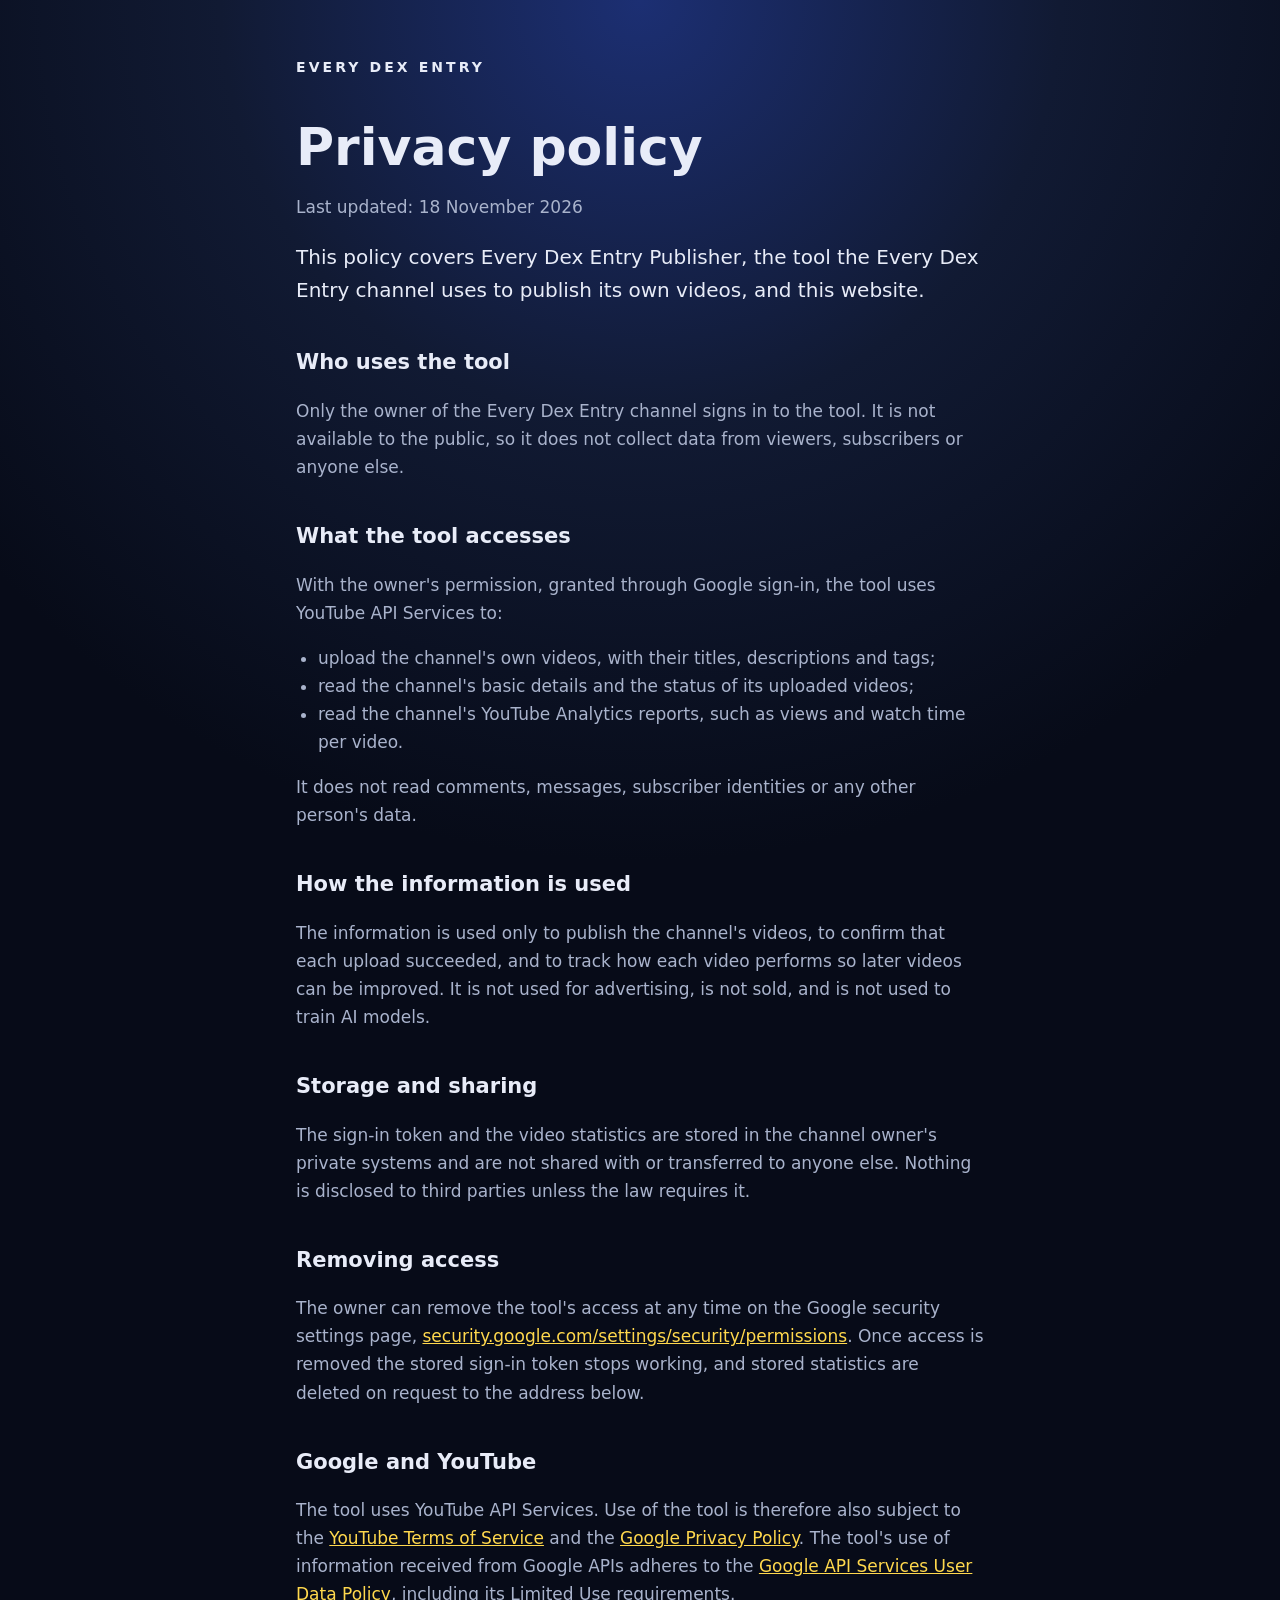
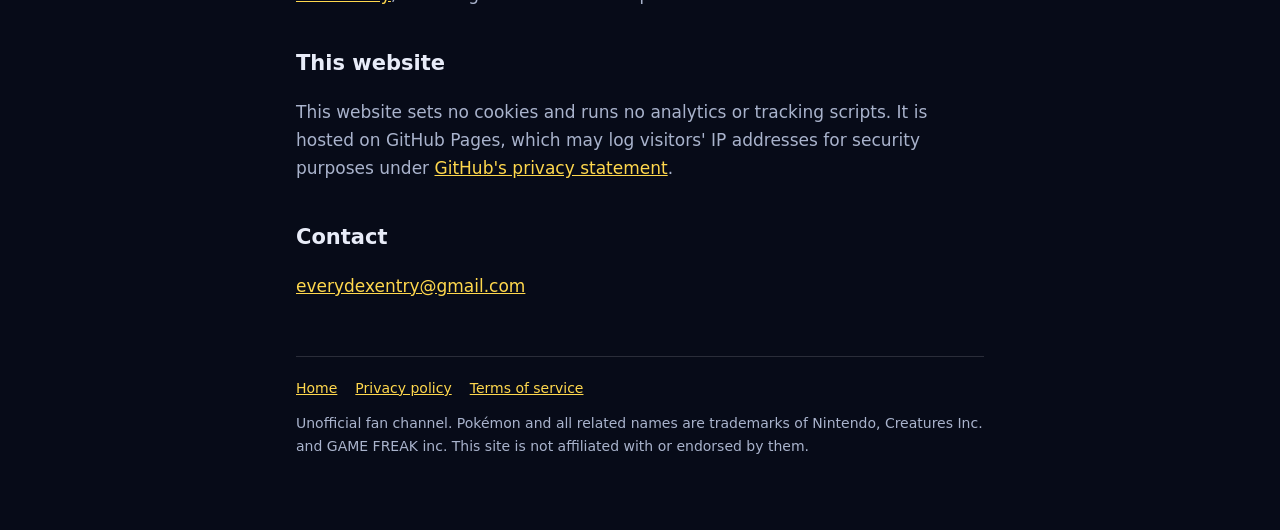
==== privacy.html @ e7740d0c "Add files via upload" ====
<!doctype html>
<html lang="en">
<head>
  <meta charset="utf-8">
  <meta name="viewport" content="width=device-width, initial-scale=1">
  <title>Privacy policy | Every Dex Entry</title>
  <link rel="stylesheet" href="style.css">
</head>
<body>
<main>
  <header class="brand"><a href="./">EVERY DEX ENTRY</a></header>

  <h1>Privacy policy</h1>
  <p>Last updated: 18 November 2026</p>
  <p class="lead">This policy covers Every Dex Entry Publisher, the tool the Every Dex Entry channel uses to publish its own videos, and this website.</p>

  <h2>Who uses the tool</h2>
  <p>Only the owner of the Every Dex Entry channel signs in to the tool. It is not available to the public, so it does not collect data from viewers, subscribers or anyone else.</p>

  <h2>What the tool accesses</h2>
  <p>With the owner's permission, granted through Google sign-in, the tool uses YouTube API Services to:</p>
  <ul>
    <li>upload the channel's own videos, with their titles, descriptions and tags;</li>
    <li>read the channel's basic details and the status of its uploaded videos;</li>
    <li>read the channel's YouTube Analytics reports, such as views and watch time per video.</li>
  </ul>
  <p>It does not read comments, messages, subscriber identities or any other person's data.</p>

  <h2>How the information is used</h2>
  <p>The information is used only to publish the channel's videos, to confirm that each upload succeeded, and to track how each video performs so later videos can be improved. It is not used for advertising, is not sold, and is not used to train AI models.</p>

  <h2>Storage and sharing</h2>
  <p>The sign-in token and the video statistics are stored in the channel owner's private systems and are not shared with or transferred to anyone else. Nothing is disclosed to third parties unless the law requires it.</p>

  <h2>Removing access</h2>
  <p>The owner can remove the tool's access at any time on the Google security settings page, <a href="https://security.google.com/settings/security/permissions">security.google.com/settings/security/permissions</a>. Once access is removed the stored sign-in token stops working, and stored statistics are deleted on request to the address below.</p>

  <h2>Google and YouTube</h2>
  <p>The tool uses YouTube API Services. Use of the tool is therefore also subject to the <a href="https://www.youtube.com/t/terms">YouTube Terms of Service</a> and the <a href="https://policies.google.com/privacy">Google Privacy Policy</a>. The tool's use of information received from Google APIs adheres to the <a href="https://developers.google.com/terms/api-services-user-data-policy">Google API Services User Data Policy</a>, including its Limited Use requirements.</p>

  <h2>This website</h2>
  <p>This website sets no cookies and runs no analytics or tracking scripts. It is hosted on GitHub Pages, which may log visitors' IP addresses for security purposes under <a href="https://docs.github.com/en/site-policy/privacy-policies/github-general-privacy-statement">GitHub's privacy statement</a>.</p>

  <h2>Contact</h2>
  <p><a href="mailto:everydexentry@gmail.com">everydexentry@gmail.com</a></p>

  <footer>
    <nav><a href="./">Home</a><a href="privacy.html">Privacy policy</a><a href="terms.html">Terms of service</a></nav>
    Unofficial fan channel. Pokémon and all related names are trademarks of Nintendo, Creatures Inc. and GAME FREAK inc. This site is not affiliated with or endorsed by them.
  </footer>
</main>
</body>
</html>
---- style.css ----
:root {
  --bg: #070b18;
  --panel: #111a33;
  --text: #e8ecf8;
  --muted: #a9b3cc;
  --accent: #ffd84d;
  --line: rgba(255, 255, 255, 0.14);
}

* { box-sizing: border-box; }

body {
  margin: 0;
  background: radial-gradient(circle at 50% 0%, #1c2f73 0%, var(--panel) 38%, var(--bg) 78%) fixed, var(--bg);
  color: var(--text);
  font: 17px/1.65 system-ui, -apple-system, "Segoe UI", Roboto, sans-serif;
}

main { max-width: 720px; margin: 0 auto; padding: 56px 16px 72px; }

header.brand { font-weight: 800; letter-spacing: 0.22em; font-size: 14px; margin-bottom: 40px; }
header.brand a { color: var(--text); text-decoration: none; }

h1 { font-size: clamp(34px, 7vw, 52px); line-height: 1.1; margin: 0 0 14px; }
h1 em { font-style: normal; color: var(--accent); }
h2 { font-size: 21px; margin: 38px 0 8px; }
p, li { color: var(--muted); }
p.lead { font-size: 20px; color: var(--text); }
a { color: var(--accent); }
ul { padding-left: 22px; }

.links { display: flex; flex-wrap: wrap; gap: 12px; margin: 28px 0 8px; padding: 0; list-style: none; }
.links a {
  display: inline-block; padding: 10px 20px; border-radius: 999px;
  background: var(--accent); color: #0b1020; font-weight: 700; text-decoration: none;
}
.links a.quiet { background: transparent; color: var(--text); border: 1px solid var(--line); }

footer { margin-top: 56px; padding-top: 20px; border-top: 1px solid var(--line); font-size: 14px; color: var(--muted); }
footer nav { display: flex; flex-wrap: wrap; gap: 18px; margin-bottom: 12px; }
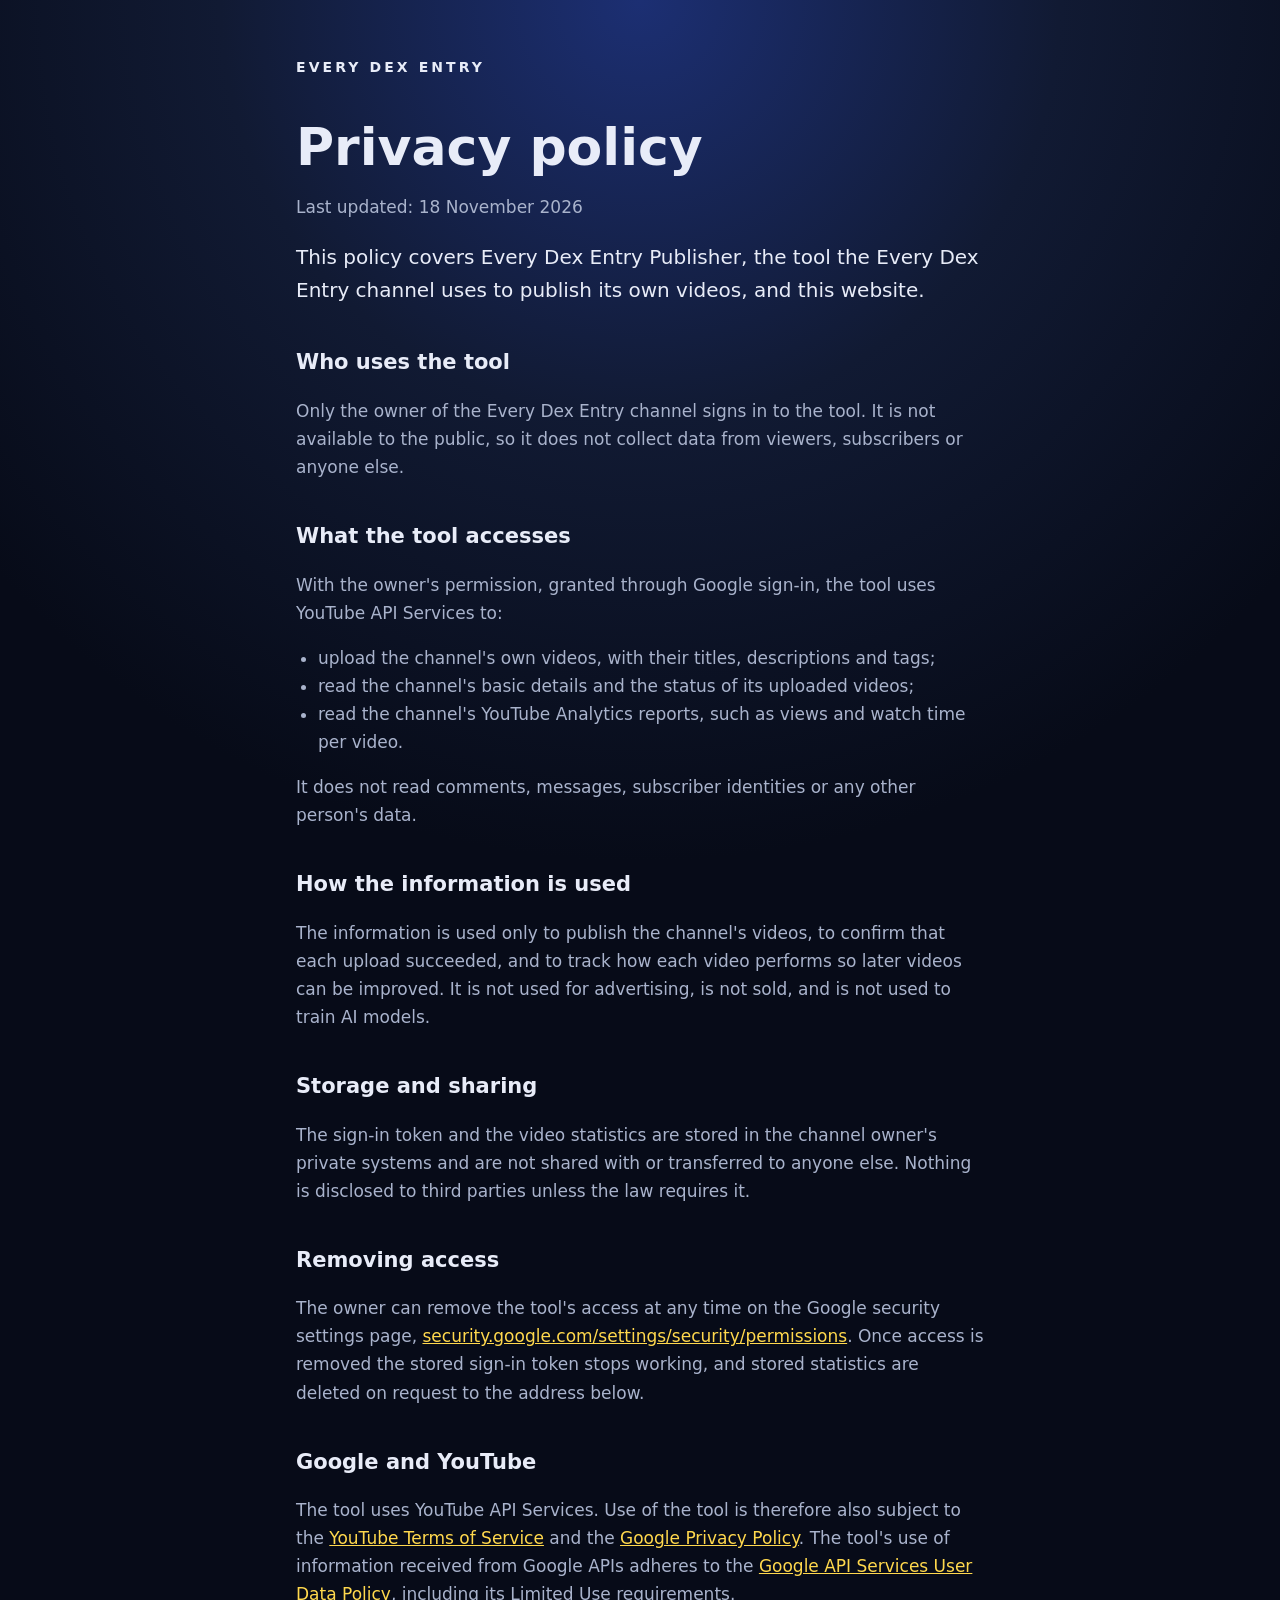
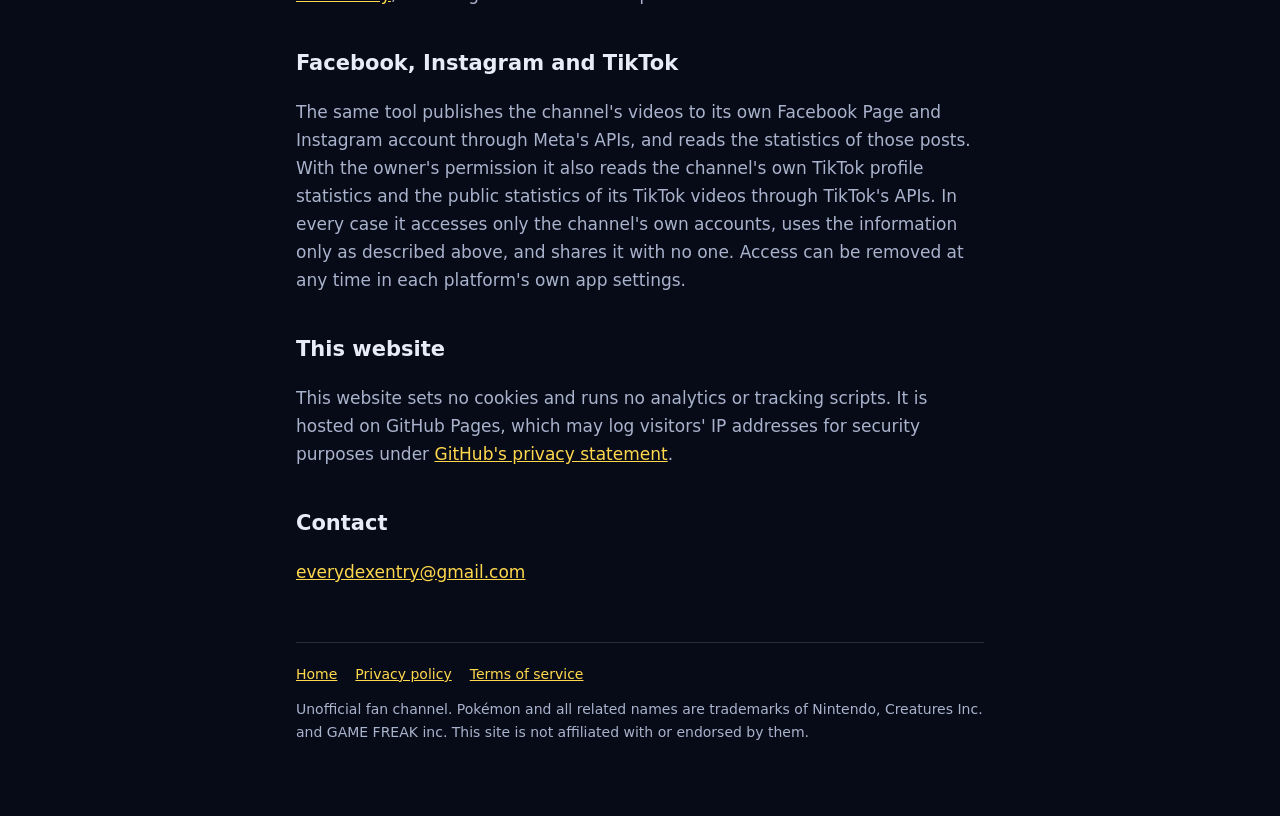
==== commit a285b396: "Add files via upload" ====
--- a/privacy.html
+++ b/privacy.html
@@ -38,6 +38,9 @@
   <h2>Google and YouTube</h2>
   <p>The tool uses YouTube API Services. Use of the tool is therefore also subject to the <a href="https://www.youtube.com/t/terms">YouTube Terms of Service</a> and the <a href="https://policies.google.com/privacy">Google Privacy Policy</a>. The tool's use of information received from Google APIs adheres to the <a href="https://developers.google.com/terms/api-services-user-data-policy">Google API Services User Data Policy</a>, including its Limited Use requirements.</p>
 
+  <h2>Facebook, Instagram and TikTok</h2>
+  <p>The same tool publishes the channel's videos to its own Facebook Page and Instagram account through Meta's APIs, and reads the statistics of those posts. With the owner's permission it also reads the channel's own TikTok profile statistics and the public statistics of its TikTok videos through TikTok's APIs. In every case it accesses only the channel's own accounts, uses the information only as described above, and shares it with no one. Access can be removed at any time in each platform's own app settings.</p>
+
   <h2>This website</h2>
   <p>This website sets no cookies and runs no analytics or tracking scripts. It is hosted on GitHub Pages, which may log visitors' IP addresses for security purposes under <a href="https://docs.github.com/en/site-policy/privacy-policies/github-general-privacy-statement">GitHub's privacy statement</a>.</p>
 
